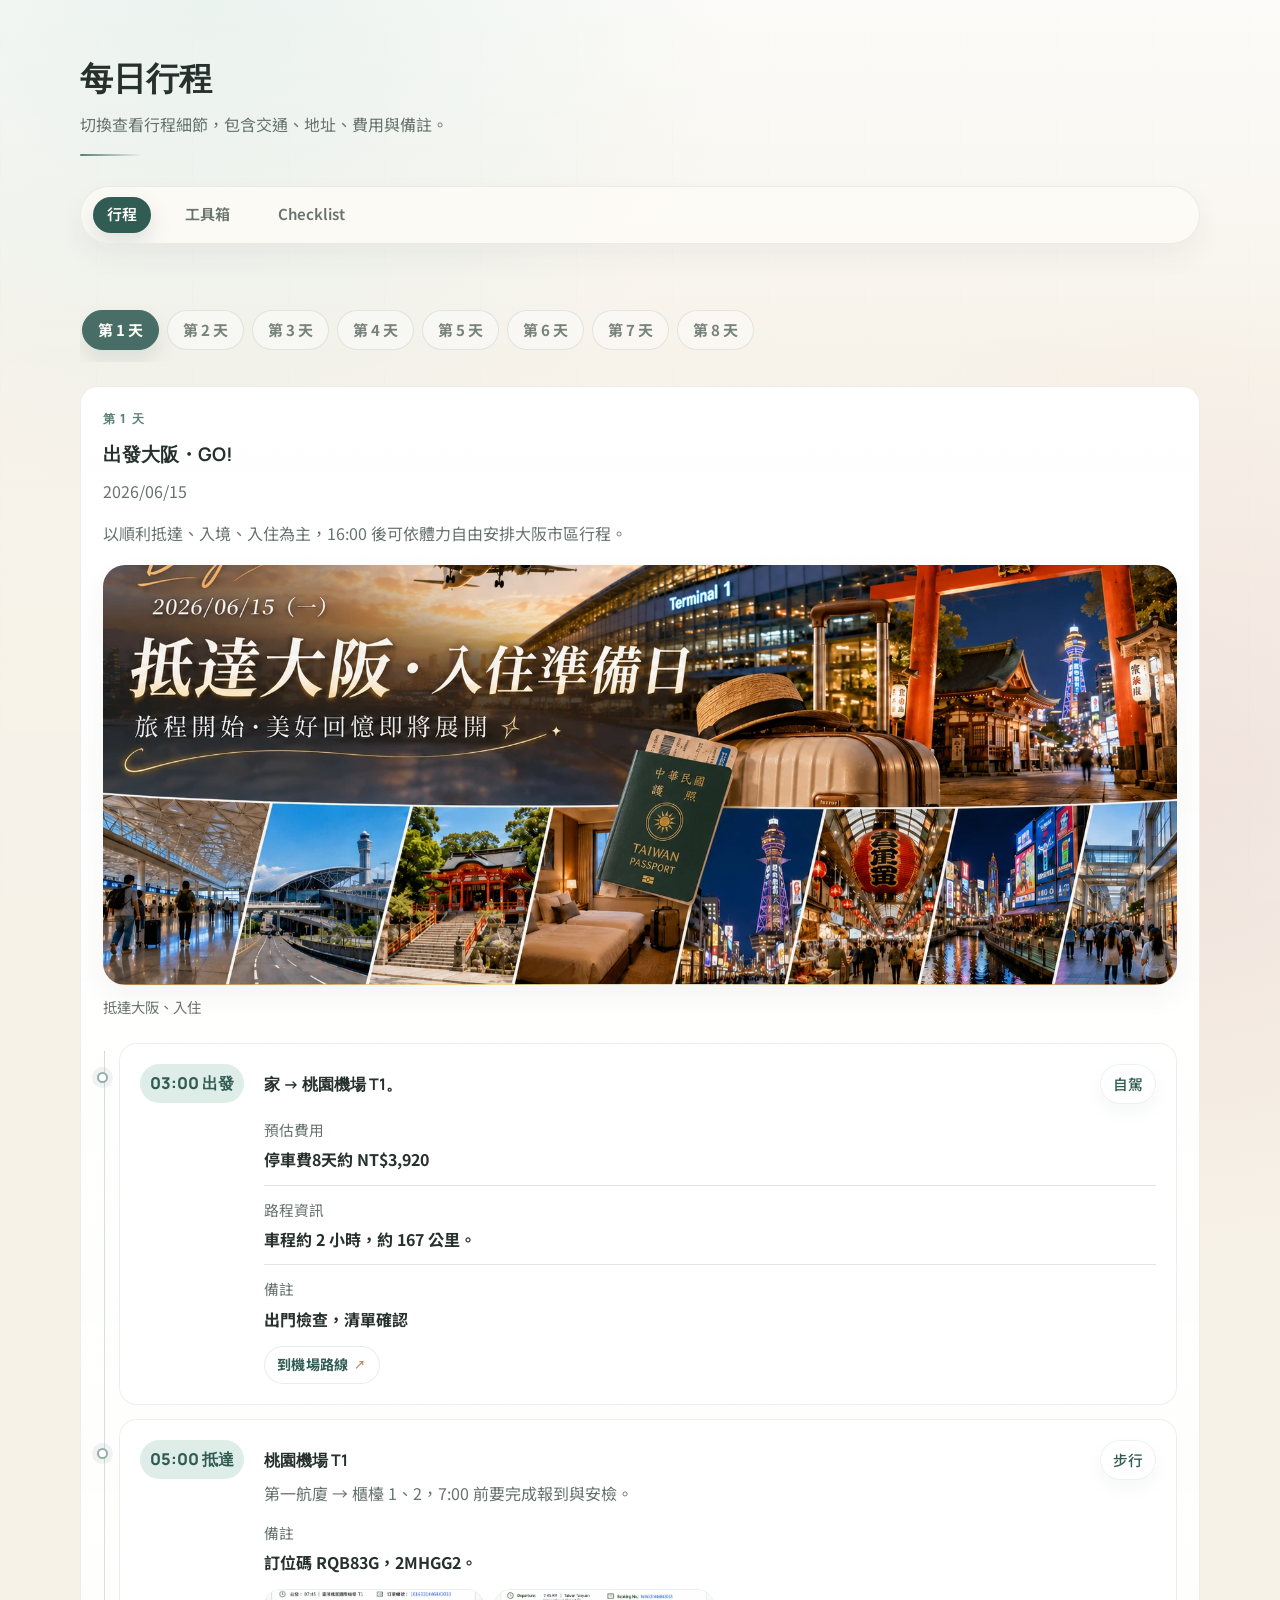
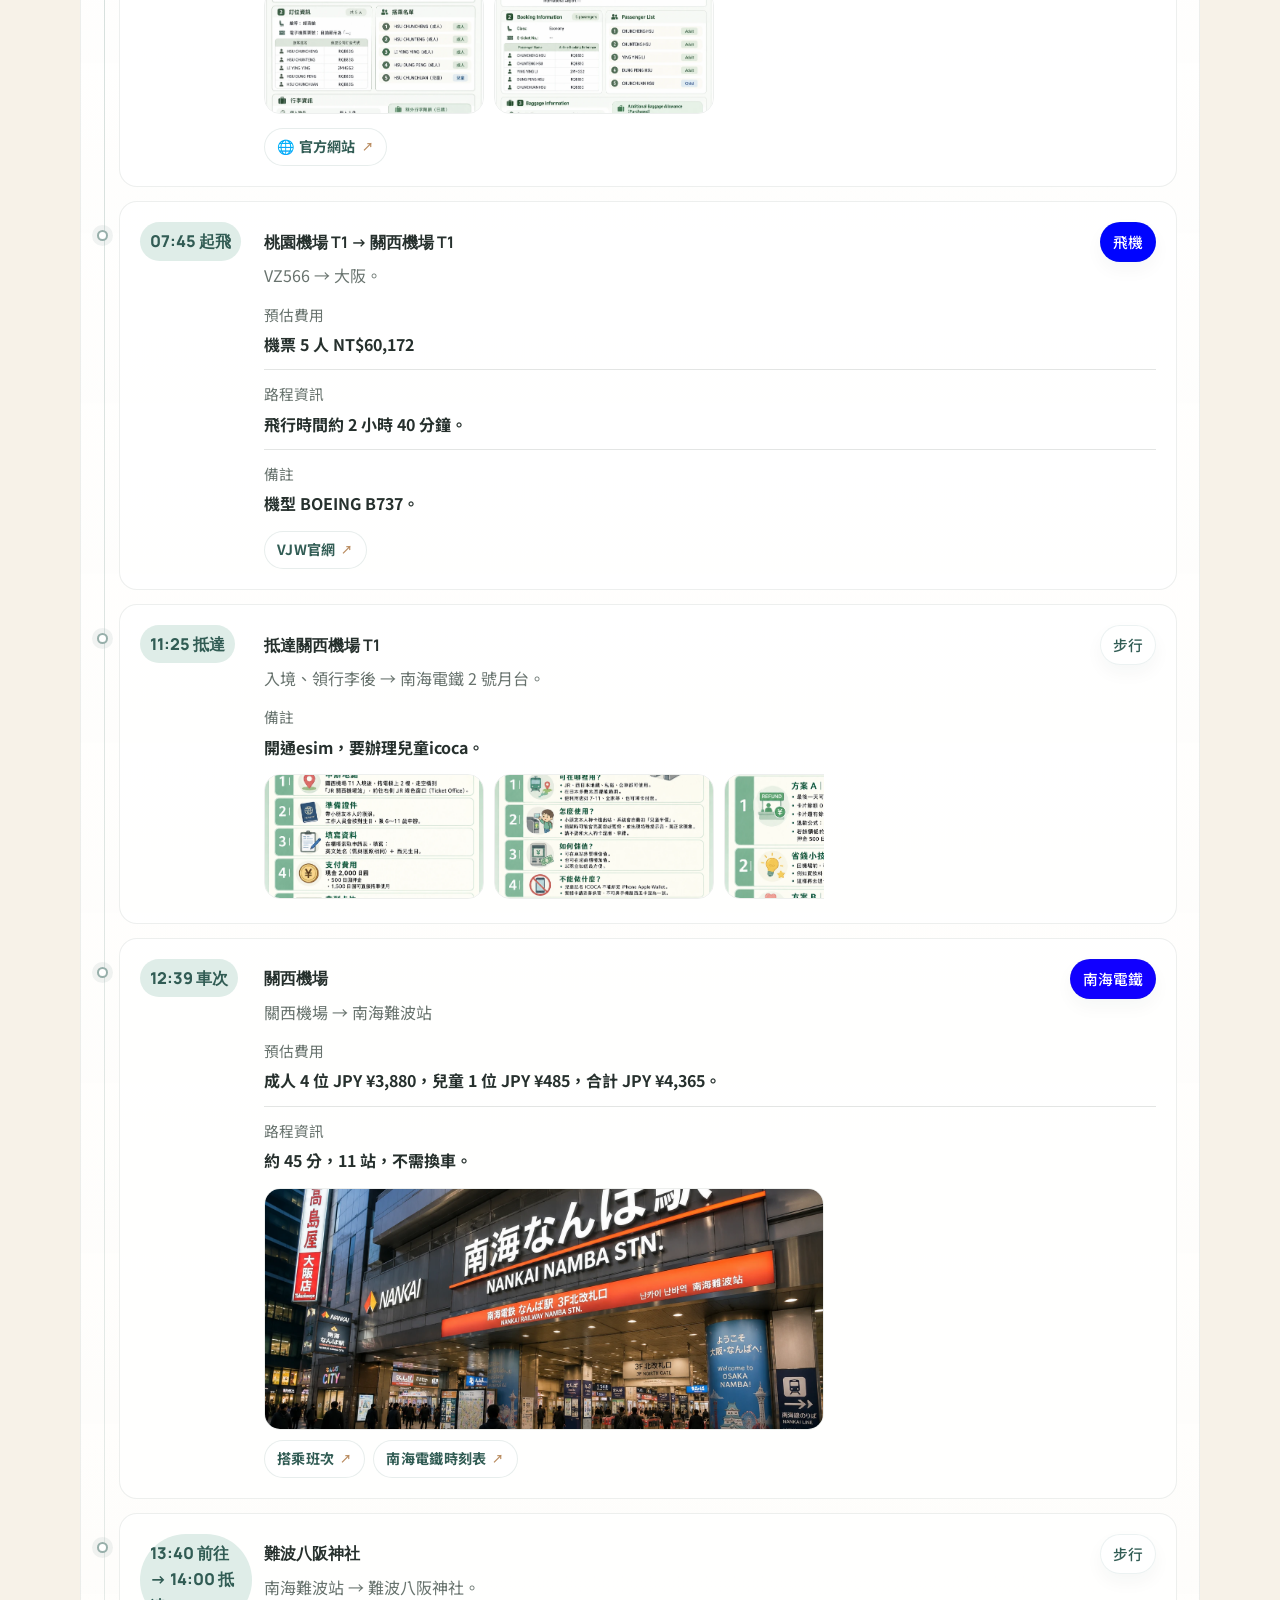
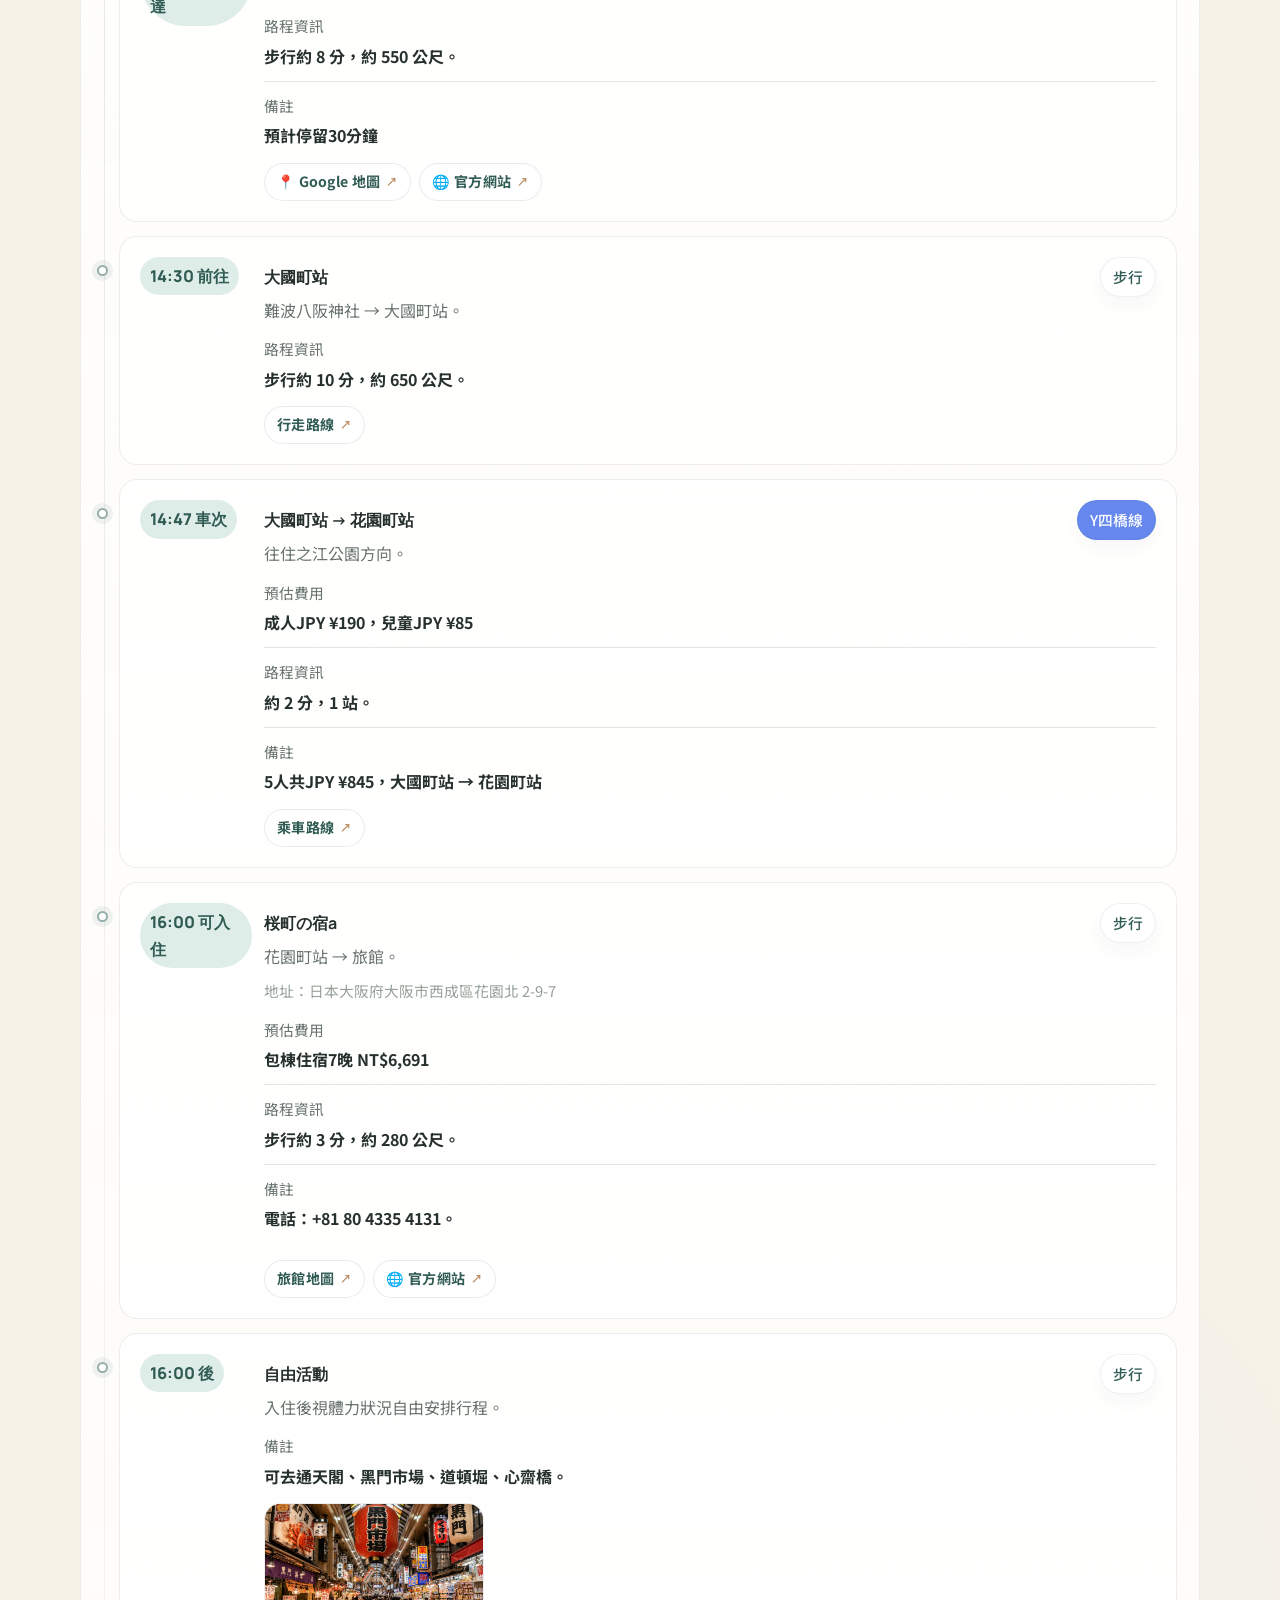
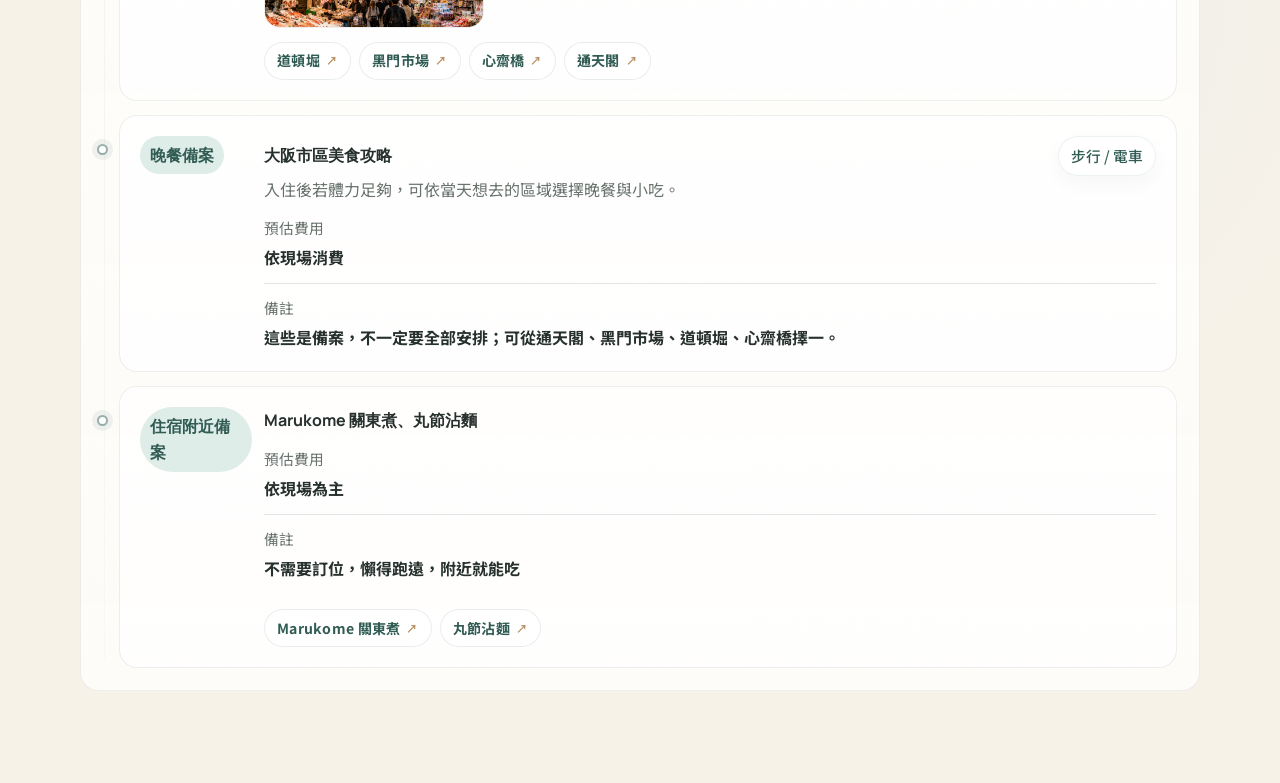
==== index.html @ 487bf583 "Add files via upload" ====
<!DOCTYPE html>
<html lang="zh-Hant">
  <head>
    <meta charset="UTF-8" />
    <meta name="viewport" content="width=device-width, initial-scale=1.0" />
    <title>行程 | 京阪奈家庭自由行攻略</title>
    <meta
      name="description"
      content="2026 京阪奈家庭自由行每日行程，包含大阪、京都、奈良、嵐山、USJ、交通、住宿與旅行工具。"
    />
    <link rel="preconnect" href="https://fonts.googleapis.com" />
    <link rel="preconnect" href="https://fonts.gstatic.com" crossorigin />
    <link
      href="https://fonts.googleapis.com/css2?family=Manrope:wght@400;500;700;800&family=Noto+Sans+TC:wght@400;500;700&display=swap"
      rel="stylesheet"
    />
    <link rel="stylesheet" href="style.css" />
  </head>
  <body data-page="itinerary">
    <div class="page-shell">
      <header class="page-header">
        <p class="eyebrow"></p>
        <h1>每日行程</h1>
        <p>切換查看行程細節，包含交通、地址、費用與備註。</p>
      </header>

      <nav class="section-nav site-nav" aria-label="頁面導覽">
        <a class="is-active" href="index.html">行程</a>
        <a href="resources.html">工具箱</a>
        <a href="notes.html">Checklist</a>
      </nav>

      <main id="app">
        <section class="content-section content-section--first" id="itinerary">
          <div
            class="day-tabs"
            id="day-tabs"
            role="tablist"
            aria-label="每日行程切換"
          >
            <!-- 由 JavaScript 根據天數自動產生頁籤 -->
          </div>

          <div class="days" id="days-container">
            <!-- 由 JavaScript 根據 data/trip-data.js 動態產生 -->
          </div>

        </section>
      </main>
    </div>

    <div class="lightbox" id="reference-lightbox" hidden>
      <div class="lightbox__dialog" role="dialog" aria-modal="true" aria-labelledby="lightbox-title">
        <button class="lightbox__close" type="button" data-lightbox-close>關閉</button>
        <div class="lightbox__media">
          <img id="lightbox-image" src="" alt="" />
          <div class="lightbox__fallback" id="lightbox-fallback" hidden>
          </div>
        </div>
        <div class="lightbox__caption">
          <h2 id="lightbox-title"></h2>
          <p id="lightbox-description"></p>
        </div>
      </div>
    </div>

    <script src="data/trip-meta.js"></script>
    <script src="data/days/day1.js"></script>
    <script src="data/days/day2.js"></script>
    <script src="data/days/day3.js"></script>
    <script src="data/days/day4.js"></script>
    <script src="data/days/day5.js"></script>
    <script src="data/days/day6.js"></script>
    <script src="data/days/day7.js"></script>
    <script src="data/days/day8.js"></script>
    <script src="data/trip-data.js"></script>
    <script src="app.js"></script>
  </body>
</html>
---- style.css ----
/* =========================
   THEME SETTINGS
   之後要換風格主要改這裡
========================= */
:root {
  --theme-bg: #f7f2e8;
  --theme-bg-soft: #fbfaf5;
  --theme-card: #ffffff;
  --theme-card-soft: #fdfbf6;
  --theme-card-tint: rgba(255, 255, 255, 0.74);
  --theme-text: #26302d;
  --theme-text-muted: #68736e;
  --theme-text-faint: #96a09a;
  --theme-accent: #587f76;
  --theme-accent-soft: #dfede8;
  --theme-accent-deep: #315c54;
  --theme-accent-ink: #203f3a;
  --theme-warm: #b98b5f;
  --theme-sakura: #ead4d2;
  --theme-sky: #dce8ec;
  --theme-line: rgba(80, 95, 90, 0.16);
  --theme-line-soft: rgba(80, 95, 90, 0.1);
  --theme-shadow: 0 18px 40px rgba(48, 55, 52, 0.08);
  --theme-shadow-soft: 0 12px 28px rgba(48, 55, 52, 0.055);
  --theme-shadow-hover: 0 20px 44px rgba(48, 55, 52, 0.1);
  --theme-radius-lg: 28px;
  --theme-radius-md: 18px;
  --theme-radius-sm: 14px;
  --theme-radius-pill: 999px;

  /* Sakura theme idea:
     --theme-bg: #fff7f8;
     --theme-accent: #d77a95;
     --theme-accent-deep: #ad5870;
     --theme-accent-soft: #f7e1e8;
  */

  --bg: var(--theme-bg);
  --bg-soft: var(--theme-bg-soft);
  --surface: var(--theme-card-tint);
  --surface-strong: var(--theme-card);
  --surface-tint: rgba(253, 251, 246, 0.86);
  --text: var(--theme-text);
  --text-soft: var(--theme-text-muted);
  --text-faint: var(--theme-text-faint);
  --line: var(--theme-line);
  --accent: var(--theme-accent);
  --accent-deep: var(--theme-accent-deep);
  --accent-ink: var(--theme-accent-ink);
  --accent-warm: var(--theme-warm);
  --accent-soft: rgba(88, 127, 118, 0.12);
  --shadow: var(--theme-shadow);
  --shadow-soft: var(--theme-shadow-soft);
  --shadow-hover: var(--theme-shadow-hover);
  --radius-lg: var(--theme-radius-lg);
  --radius-md: var(--theme-radius-md);
  --radius-sm: var(--theme-radius-sm);
  --container: 1120px;
  --safe-bottom: env(safe-area-inset-bottom, 0px);
  --mobile-nav-height: 72px;
}

*,
*::before,
*::after {
  box-sizing: border-box;
}

html {
  scroll-behavior: smooth;
}

body {
  position: relative;
  margin: 0;
  min-width: 320px;
  font-family: "Noto Sans TC", sans-serif;
  color: var(--text);
  background:
    radial-gradient(circle at 16% 0%, rgba(223, 237, 232, 0.7), transparent 34rem),
    radial-gradient(circle at 92% 14%, rgba(234, 212, 210, 0.55), transparent 30rem),
    radial-gradient(circle at 72% 86%, rgba(220, 232, 236, 0.48), transparent 28rem),
    linear-gradient(180deg, rgba(255, 255, 255, 0.72), transparent 360px),
    var(--bg);
  line-height: 1.65;
}

body::before {
  content: "";
  position: fixed;
  inset: 0;
  pointer-events: none;
  background:
    linear-gradient(rgba(255, 255, 255, 0.34), rgba(255, 255, 255, 0.14)),
    repeating-linear-gradient(
      90deg,
      rgba(49, 92, 84, 0.018) 0,
      rgba(49, 92, 84, 0.018) 1px,
      transparent 1px,
      transparent 96px
    ),
    repeating-linear-gradient(
      0deg,
      rgba(185, 139, 95, 0.018) 0,
      rgba(185, 139, 95, 0.018) 1px,
      transparent 1px,
      transparent 88px
    );
  opacity: 0.42;
}

a {
  color: inherit;
  text-decoration: none;
}

img {
  max-width: 100%;
}

.page-shell {
  width: min(calc(100% - 32px), var(--container));
  margin: 0 auto;
  padding: 22px 0 calc(132px + var(--safe-bottom));
}

.hero,
.panel,
.section-nav {
  backdrop-filter: none;
  -webkit-backdrop-filter: none;
}

.hero {
  position: relative;
  display: grid;
  gap: 26px;
  min-height: 0;
  padding: 0;
  overflow: hidden;
  align-content: start;
  color: var(--text);
  background: transparent;
  border: 0;
  border-radius: 0;
  box-shadow: none;
  isolation: auto;
}

.hero::before {
  content: none;
}

.hero::after {
  content: "";
  position: absolute;
  inset: 0 0 auto;
  height: 390px;
  pointer-events: none;
  z-index: 1;
  background:
    linear-gradient(180deg, rgba(21, 32, 34, 0.08), rgba(21, 32, 34, 0.18) 52%, rgba(21, 32, 34, 0.38)),
    linear-gradient(90deg, rgba(21, 32, 34, 0.28), transparent 58%);
}

.hero__media {
  position: relative;
  z-index: 0;
  margin: 0;
  overflow: hidden;
  min-height: 390px;
  border-radius: 22px;
  background:
    linear-gradient(135deg, rgba(247, 244, 237, 0.25), rgba(111, 142, 131, 0.2)),
    url("assets/images/cover.webp") center / cover no-repeat;
  box-shadow: 0 16px 42px rgba(36, 43, 43, 0.08);
  transform: none;
}

.hero__content,
.hero__card {
  position: relative;
  z-index: 2;
}

.eyebrow,
.day-card__label,
.link-card__category,
.hero__card-label {
  margin: 0 0 10px;
  font-family: "Manrope", sans-serif;
  font-size: 0.78rem;
  font-weight: 800;
  letter-spacing: 0.1em;
  text-transform: uppercase;
  color: var(--accent);
}

.hero .eyebrow,
.hero__card-label {
  color: var(--accent);
}

.hero h1,
.section-heading h2,
.day-card h3,
.panel h3,
.timeline-item h4,
.link-card h3 {
  margin: 0;
  font-family: "Manrope", sans-serif;
  letter-spacing: 0;
}

.hero h1 {
  max-width: 15ch;
  font-size: 2.25rem;
  line-height: 1.16;
  font-weight: 700;
  text-wrap: balance;
}

.hero__subtitle,
.day-card__intro,
.timeline-item__activity,
.link-card p,
.hero-summary__lead,
.hero__caption,
.timeline-item__address {
  margin: 0;
  color: var(--text-soft);
}

.hero__subtitle {
  max-width: 34rem;
  margin-top: 14px;
  color: var(--text-soft);
  font-size: 1.02rem;
  line-height: 1.9;
}

.hero__meta,
.hero__actions,
.timeline-item__actions {
  display: flex;
  flex-wrap: wrap;
  gap: 10px;
}

.hero__meta {
  margin-top: 22px;
}

.hero__actions {
  margin-top: 22px;
}

.meta-chip,
.transport-chip {
  display: inline-flex;
  align-items: center;
  gap: 6px;
  padding: 7px 12px;
  border-radius: 999px;
  background: rgba(255, 255, 255, 0.68);
  color: var(--accent-deep);
  font-size: 0.92rem;
  font-weight: 500;
  border: 1px solid rgba(17, 94, 89, 0.08);
  box-shadow: 0 8px 18px rgba(31, 41, 51, 0.04);
}

.hero .meta-chip {
  background: rgba(255, 255, 255, 0.52);
  color: var(--accent-deep);
  border-color: rgba(85, 127, 118, 0.16);
  box-shadow: none;
}

.hero__card {
  max-width: none;
  padding: 18px 0 0;
  background: transparent;
  border: 0;
  border-top: 1px solid var(--line);
  border-radius: 0;
  box-shadow: none;
}

.hero-summary__lead {
  margin-bottom: 16px;
  color: var(--text-soft);
  font-size: 0.98rem;
}

.hero-summary__list,
.bullet-list {
  margin: 0;
  padding-left: 18px;
  color: var(--text-soft);
}

.hero-summary__list {
  display: grid;
  gap: 8px;
  color: var(--text-soft);
}

.section-nav {
  position: fixed;
  right: 16px;
  bottom: 0;
  left: 16px;
  z-index: 30;
  display: flex;
  justify-content: space-between;
  gap: 4px;
  overflow: visible;
  margin: 0;
  padding: 8px 8px calc(8px + var(--safe-bottom));
  background: rgba(253, 251, 246, 0.94);
  border: 1px solid var(--theme-line-soft);
  border-radius: 999px;
  box-shadow: var(--theme-shadow-soft);
}

.section-nav a {
  flex: 1 1 0;
  display: inline-flex;
  align-items: center;
  justify-content: center;
  min-height: 40px;
  padding: 0 8px;
  border-radius: 999px;
  color: var(--text-soft);
  font-size: 0.82rem;
  font-weight: 700;
  white-space: nowrap;
  transition: background-color 0.24s ease, color 0.24s ease, transform 0.24s ease;
}

.section-nav a:hover,
.section-nav a:focus-visible {
  background: var(--theme-accent-soft);
  color: var(--accent-deep);
  transform: none;
  outline: none;
}

.section-nav a.is-active {
  background: var(--accent-deep);
  color: #fffefa;
  box-shadow: 0 10px 22px rgba(49, 92, 84, 0.16);
}

.section-nav a.is-active:hover,
.section-nav a.is-active:focus-visible {
  background: var(--accent-ink);
  color: #fffefa;
}

.page-header {
  position: relative;
}

.page-header::after {
  content: "";
  width: 62px;
  height: 2px;
  margin-top: 2px;
  border-radius: var(--theme-radius-pill);
  background: linear-gradient(90deg, var(--accent), transparent);
}

.section-heading .eyebrow,
.page-header .eyebrow {
  color: var(--accent-ink);
}

.page-header {
  display: grid;
  gap: 12px;
  max-width: 680px;
  padding-top: 16px;
}

.page-header h1 {
  margin: 0;
  font-family: "Manrope", sans-serif;
  font-size: 2.05rem;
  line-height: 1.22;
  font-weight: 700;
}

.page-header p {
  margin: 0;
  color: var(--text-soft);
  line-height: 1.85;
}

.content-section {
  margin-top: 88px;
}

.content-section--first {
  margin-top: 0;
}

.section-heading {
  display: grid;
  gap: 8px;
  margin-bottom: 28px;
}

.section-heading h2 {
  font-size: 1.58rem;
  line-height: 1.22;
  font-weight: 700;
}

.section-heading::after {
  content: none;
}

.overview-grid,
.notes-grid,
.links-grid {
  display: grid;
  gap: 16px;
}

.overview-grid {
  position: relative;
  gap: 32px;
  overflow: visible;
  padding: 0;
  border: 0;
}

.overview-grid::before {
  content: none;
}

.overview-panel {
  position: relative;
  padding: 0;
}

.overview-panel h3 {
  margin: 0 0 20px;
  font-family: "Noto Sans TC", sans-serif;
  font-size: 1rem;
  font-weight: 800;
  letter-spacing: 0.02em;
  color: var(--accent-ink);
}

.overview-panel--facts {
  border-bottom: 0;
}

.overview-panel--highlights {
  padding: 24px;
  background: rgba(255, 255, 255, 0.48);
  border: 1px solid rgba(34, 43, 45, 0.08);
  border-radius: var(--radius-lg);
}

.panel {
  padding: 22px;
  background: rgba(255, 255, 255, 0.76);
  border: 1px solid var(--theme-line-soft);
  border-radius: var(--radius-md);
  box-shadow: 0 1px 0 rgba(255, 255, 255, 0.75) inset;
  transition: transform 0.28s ease, box-shadow 0.28s ease, border-color 0.28s ease;
}

.panel:hover {
  transform: translateY(-2px);
  box-shadow: var(--shadow-soft);
  border-color: rgba(88, 127, 118, 0.18);
}

.overview-list,
.timeline-item__details {
  margin: 18px 0 0;
}

.overview-list {
  display: grid;
  gap: 14px;
  margin: 0;
}

.overview-item,
.timeline-item__details > div {
  padding: 12px 0;
  border-bottom: 1px solid var(--line);
}

.overview-item {
  display: grid;
  gap: 6px;
  padding: 0 0 15px;
  border-bottom: 1px solid rgba(34, 43, 45, 0.1);
}

.overview-item:first-child,
.timeline-item__details > div:first-child {
  padding-top: 0;
}

.overview-item:last-child,
.timeline-item__details > div:last-child {
  padding-bottom: 0;
  border-bottom: 0;
}

.overview-item dt,
.timeline-item__details dt {
  margin-bottom: 4px;
  color: var(--text-soft);
  font-size: 0.92rem;
}

.overview-item dt {
  color: var(--text-faint);
  font-family: "Manrope", sans-serif;
  font-size: 0.74rem;
  font-weight: 800;
  letter-spacing: 0.08em;
  text-transform: uppercase;
}

.overview-item dd,
.timeline-item__details dd {
  margin: 0;
  font-weight: 700;
}

.overview-item dd {
  font-size: 1rem;
  line-height: 1.75;
  font-weight: 500;
}

.overview-panel--highlights .bullet-list {
  display: grid;
  gap: 16px;
  padding-left: 0;
  list-style: none;
}

.overview-panel--highlights .bullet-list li {
  position: relative;
  padding: 0 0 0 24px;
  color: var(--text);
  font-size: 0.98rem;
  line-height: 1.85;
  border-bottom: 0;
}

.overview-panel--highlights .bullet-list li:last-child {
  padding-bottom: 0;
  border-bottom: 0;
}

.overview-panel--highlights .bullet-list li::before {
  content: "•";
  position: absolute;
  top: 0;
  left: 0;
  width: auto;
  height: auto;
  color: var(--accent-warm);
  background: transparent;
}

.page-entry-grid,
.reference-grid {
  display: grid;
  gap: 14px;
}

.page-entry-card {
  position: relative;
  display: grid;
  gap: 12px;
  color: inherit;
  padding: 24px 0;
  background: transparent;
  border: 0;
  border-top: 1px solid var(--line);
  border-radius: 0;
  box-shadow: none;
}

.page-entry-card span {
  color: var(--accent-warm);
  font-family: "Manrope", sans-serif;
  font-size: 0.82rem;
  font-weight: 800;
}

.page-entry-card h3,
.reference-card h2 {
  margin: 0;
  font-family: "Manrope", sans-serif;
  letter-spacing: 0;
}

.page-entry-card p,
.reference-card p {
  margin: 0;
  color: var(--text-soft);
  line-height: 1.78;
}

.page-entry-card::after {
  content: "前往";
  color: var(--accent-deep);
  font-size: 0.92rem;
  font-weight: 700;
}

.reference-card {
  min-height: 0;
  padding: 18px;
  border: 1px solid var(--theme-line-soft);
  border-radius: var(--radius-lg);
  background: rgba(255, 255, 255, 0.72);
  box-shadow: 0 1px 0 rgba(255, 255, 255, 0.72) inset;
}

.reference-board {
  display: grid;
  gap: 18px;
}

.reference-card--wide {
  display: grid;
  gap: 18px;
}

.reference-thumb {
  min-height: 140px;
  overflow: hidden;
  border-radius: 18px;
  background:
    linear-gradient(135deg, rgba(88, 127, 118, 0.18), rgba(185, 139, 95, 0.13)),
    repeating-linear-gradient(
      135deg,
      rgba(255, 255, 255, 0.55) 0,
      rgba(255, 255, 255, 0.55) 1px,
      transparent 1px,
      transparent 14px
    );
  border: 1px solid rgba(80, 95, 90, 0.12);
}

.days {
  display: grid;
  gap: 22px;
}

.day-tabs {
  display: flex;
  gap: 8px;
  overflow-x: auto;
  margin-bottom: 24px;
  padding: 4px 2px 12px;
  scrollbar-width: none;
}

.day-tabs::-webkit-scrollbar {
  display: none;
}

.day-tab {
  flex: 0 0 auto;
  min-height: 40px;
  padding: 0 15px;
  border: 1px solid rgba(88, 127, 118, 0.18);
  border-radius: 999px;
  background: rgba(255, 255, 255, 0.42);
  color: var(--text-soft);
  font-family: "Noto Sans TC", sans-serif;
  font-size: 0.94rem;
  font-weight: 700;
  box-shadow: none;
  transition:
    transform 0.22s ease,
    background-color 0.22s ease,
    color 0.22s ease,
    border-color 0.22s ease,
    box-shadow 0.22s ease;
  cursor: pointer;
}

.day-tab:hover,
.day-tab:focus-visible {
  transform: translateY(-1px);
  background: rgba(255, 255, 255, 0.86);
  color: var(--accent-deep);
  border-color: rgba(88, 127, 118, 0.3);
  box-shadow: var(--shadow-soft);
  outline: none;
}

.day-tab--active {
  background: var(--accent-deep);
  color: #fffefa;
  border-color: var(--accent-deep);
  box-shadow: 0 10px 20px rgba(49, 92, 84, 0.14);
}

.day-tab--active:hover,
.day-tab--active:focus-visible {
  color: #fffefa;
  background: var(--accent-ink);
}

.day-card__header {
  display: flex;
  justify-content: space-between;
  gap: 16px;
  align-items: flex-start;
}

.day-card__date,
.day-card__theme {
  margin: 8px 0 0;
  color: var(--text-soft);
}

.day-card {
  position: relative;
  overflow: hidden;
  background:
    linear-gradient(180deg, rgba(255, 255, 255, 0.86), rgba(253, 251, 246, 0.74)),
    var(--theme-card);
}

.day-card::before {
  content: none;
}

.day-card__theme {
  padding: 8px 12px;
  border-radius: 999px;
  background: var(--theme-accent-soft);
  color: var(--accent-deep);
  border: 1px solid rgba(88, 127, 118, 0.12);
  white-space: nowrap;
}

.day-card__intro {
  margin-top: 16px;
  max-width: 60ch;
}

.day-card__visual {
  margin-top: 18px;
}

.day-visual-card {
  display: grid;
  gap: 10px;
  margin: 0;
}

.day-visual-card[hidden],
.spot-preview[hidden],
.timeline-item__extra[hidden],
.day-card__visual[hidden] {
  display: none;
}

.day-visual-card__button,
.spot-preview__button {
  appearance: none;
  display: block;
  width: 100%;
  padding: 0;
  overflow: hidden;
  border: 0;
  background: transparent;
  cursor: pointer;
}

.day-visual-card__button {
  border-radius: 22px;
  box-shadow: var(--theme-shadow-soft);
}

.day-visual-card img {
  display: block;
  width: 100%;
  max-height: 360px;
  object-fit: cover;
  background: var(--bg-soft);
}

.day-visual-card figcaption {
  color: var(--text-soft);
  font-size: 0.9rem;
}

.back-to-top {
  position: fixed;
  right: 18px;
  bottom: calc(var(--mobile-nav-height) + var(--safe-bottom) + 18px);
  z-index: 28;
  display: inline-flex;
  align-items: center;
  justify-content: center;
  width: 44px;
  height: 44px;
  border: 1px solid rgba(36, 43, 43, 0.14);
  border-radius: 999px;
  background: rgba(255, 253, 248, 0.92);
  color: var(--accent-deep);
  font-family: "Manrope", sans-serif;
  font-size: 1.05rem;
  font-weight: 800;
  box-shadow: 0 12px 28px rgba(34, 43, 45, 0.12);
  cursor: pointer;
  opacity: 0;
  pointer-events: none;
  transform: translateY(10px);
  transition: opacity 180ms ease, transform 180ms ease;
}

.back-to-top.is-visible {
  opacity: 1;
  pointer-events: auto;
  transform: translateY(0);
}

.back-to-top:hover,
.back-to-top:focus-visible {
  background: var(--surface-strong);
  outline: none;
}

.day-card__subtotal {
  display: flex;
  justify-content: space-between;
  gap: 12px;
  align-items: center;
  margin-top: 24px;
  padding: 16px 18px 0 0;
  border-top: 1px solid var(--line);
  color: var(--text-soft);
}

.day-card__subtotal strong {
  font-family: "Manrope", sans-serif;
  font-size: 1.08rem;
  color: var(--accent-deep);
}

.day-card__timeline {
  position: relative;
  display: grid;
  gap: 14px;
  margin-top: 24px;
  padding-left: 16px;
}

.day-card__timeline::before {
  content: "";
  position: absolute;
  top: 8px;
  bottom: 8px;
  left: 1px;
  width: 1px;
  background: linear-gradient(180deg, rgba(88, 127, 118, 0.26), rgba(88, 127, 118, 0.03));
}

.timeline-item {
  position: relative;
  display: grid;
  gap: 12px;
  padding: 18px 16px;
  border: 1px solid rgba(80, 95, 90, 0.1);
  border-radius: 18px;
  background: rgba(255, 255, 255, 0.72);
  box-shadow: 0 1px 0 rgba(255, 255, 255, 0.72) inset;
}

.timeline-item::before {
  content: "";
  position: absolute;
  top: 24px;
  left: -22px;
  width: 11px;
  height: 11px;
  border-radius: 50%;
  background: var(--surface-strong);
  border: 2px solid rgba(88, 127, 118, 0.62);
  box-shadow: 0 0 0 5px rgba(88, 127, 118, 0.09);
}

.timeline-item__time {
  display: inline-flex;
  width: fit-content;
  padding: 6px 10px;
  border-radius: 999px;
  background: var(--theme-accent-soft);
  font-family: "Manrope", sans-serif;
  font-size: 1.02rem;
  font-weight: 800;
  color: var(--accent-deep);
}

.timeline-item__title-row {
  display: flex;
  flex-wrap: wrap;
  justify-content: space-between;
  gap: 10px;
  align-items: center;
}

.timeline-item__details {
  display: grid;
  gap: 0;
  margin-top: 14px;
}

.timeline-item__address {
  margin-top: 10px;
  font-size: 0.92rem;
  color: var(--text-faint);
}

.timeline-item__actions {
  margin-top: 16px;
}

.timeline-item__extra {
  display: grid;
  gap: 10px;
  margin-top: 14px;
}

.restaurant-info {
  display: grid;
  gap: 6px;
  padding: 12px 14px;
  border: 1px solid var(--theme-line-soft);
  border-radius: 12px;
  background: rgba(255, 255, 255, 0.58);
  box-shadow: 0 1px 0 rgba(255, 255, 255, 0.72) inset;
}

.restaurant-info__label {
  display: inline-flex;
  align-items: center;
  gap: 6px;
  width: fit-content;
  font-size: 0.78rem;
  font-weight: 800;
  color: var(--accent-deep);
}

.restaurant-info__icon {
  font-size: 0.92rem;
  line-height: 1;
}

.restaurant-info__name {
  font-weight: 800;
  color: var(--text);
}

.restaurant-info__note {
  font-size: 0.92rem;
  color: var(--text-faint);
}

.restaurant-info .schedule-links {
  margin-top: 2px;
}

.spot-preview {
  margin: 0;
}

.spot-preview-strip {
  display: flex;
  gap: 10px;
  overflow-x: auto;
  padding-bottom: 4px;
  scroll-snap-type: x proximity;
}

.spot-preview-strip .spot-preview {
  flex: 0 0 min(82%, 280px);
  scroll-snap-align: start;
}

.spot-preview__button {
  border-radius: 16px;
  border: 1px solid var(--theme-line-soft);
  box-shadow: 0 1px 0 rgba(255, 255, 255, 0.72) inset;
}

.spot-preview img {
  display: block;
  width: 100%;
  aspect-ratio: 16 / 9;
  max-height: 220px;
  object-fit: cover;
  background: var(--bg-soft);
}

.schedule-links {
  display: flex;
  flex-wrap: wrap;
  gap: 8px;
}

.button-link {
  display: inline-flex;
  align-items: center;
  justify-content: center;
  min-height: 40px;
  padding: 0 16px;
  border-radius: 999px;
  background: var(--accent-deep);
  color: #ffffff;
  font-size: 0.94rem;
  font-weight: 700;
  box-shadow: none;
  transition:
    transform 0.22s ease,
    background-color 0.22s ease,
    box-shadow 0.22s ease,
    border-color 0.22s ease;
}

.link-chip {
  min-height: 38px;
  padding: 0 12px;
  border: 1px solid rgba(88, 127, 118, 0.14);
  border-radius: var(--theme-radius-pill);
  background: rgba(255, 255, 255, 0.62);
  color: var(--accent-deep);
  box-shadow: 0 1px 0 rgba(255, 255, 255, 0.72) inset;
}

.link-chip:hover,
.link-chip:focus-visible {
  background: var(--theme-accent-soft);
  border-color: rgba(88, 127, 118, 0.28);
}

.hero .button-link {
  min-height: 40px;
  padding-inline: 16px;
  background: var(--accent-deep);
  color: #fffefa;
  border: 1px solid var(--accent-deep);
  box-shadow: none;
}

.hero .button-link:hover,
.hero .button-link:focus-visible {
  background: var(--accent-ink);
  color: #fffefa;
  box-shadow: none;
}

.hero .button-link--muted {
  background: transparent;
  color: var(--accent-deep);
  border-color: rgba(85, 127, 118, 0.28);
}

.hero .button-link--muted:hover,
.hero .button-link--muted:focus-visible {
  background: rgba(85, 127, 118, 0.08);
  color: var(--accent-deep);
}

.button-link:hover,
.button-link:focus-visible {
  transform: translateY(-1px);
  background: var(--accent-ink);
  box-shadow: none;
  outline: none;
}

.button-link--muted {
  background: rgba(255, 255, 255, 0.6);
  color: var(--accent-deep);
  border: 1px solid rgba(17, 94, 89, 0.14);
  box-shadow: none;
}

.button-link--muted:hover,
.button-link--muted:focus-visible {
  background: rgba(17, 94, 89, 0.08);
  box-shadow: none;
}

.notes-grid .panel,
.links-grid .panel {
  height: 100%;
}

.notes-grid {
  gap: 20px;
}

.note-card {
  padding: 24px;
  background: rgba(255, 255, 255, 0.46);
  border: 1px solid rgba(34, 43, 45, 0.08);
  box-shadow: none;
}

.note-card h3 {
  margin-bottom: 18px;
  font-size: 1.1rem;
}

.note-focus-list,
.note-card .bullet-list {
  display: grid;
  gap: 10px;
  padding-left: 0;
  list-style: none;
}

.note-focus-list {
  margin: 0 0 22px;
}

.note-focus-list li {
  padding: 12px 14px;
  border-radius: 12px;
  background: rgba(255, 253, 248, 0.76);
  color: var(--accent-ink);
  line-height: 1.65;
}

.note-detail-block {
  padding-top: 18px;
  border-top: 1px solid var(--line);
}

.note-detail-block > p {
  margin: 0 0 12px;
  color: var(--text-faint);
  font-size: 0.86rem;
  font-weight: 700;
}

.note-card .bullet-list li {
  position: relative;
  padding-left: 22px;
  color: var(--text-soft);
  font-size: 0.95rem;
  line-height: 1.72;
}

.note-card .bullet-list li::before {
  content: "";
  position: absolute;
  top: 0.75em;
  left: 0;
  width: 7px;
  height: 7px;
  border: 1px solid var(--accent);
  border-radius: 50%;
  background: rgba(85, 127, 118, 0.08);
}

.checklist-summary {
  display: flex;
  flex-wrap: wrap;
  justify-content: space-between;
  gap: 10px;
  align-items: center;
  margin-bottom: 18px;
  padding: 18px 20px;
  background: rgba(255, 255, 255, 0.68);
  border: 1px solid var(--theme-line-soft);
  border-radius: 18px;
}

.checklist-summary__label {
  margin: 0;
  color: var(--text-soft);
  font-size: 0.9rem;
  font-weight: 700;
}

.checklist-summary strong {
  color: var(--accent-ink);
  font-family: "Manrope", sans-serif;
  font-size: 1.08rem;
}

.checklist-grid {
  display: grid;
  gap: 18px;
}

.checklist-card {
  display: grid;
  gap: 18px;
  padding: 20px;
  background: rgba(255, 255, 255, 0.74);
  border: 1px solid var(--theme-line-soft);
  box-shadow: 0 1px 0 rgba(255, 255, 255, 0.72) inset;
}

.checklist-card__header {
  display: flex;
  justify-content: space-between;
  gap: 14px;
  align-items: flex-start;
  padding-bottom: 14px;
  border-bottom: 1px solid var(--line);
}

.checklist-card h2 {
  margin: 0;
  font-family: "Manrope", sans-serif;
  font-size: 1.15rem;
  line-height: 1.35;
}

.checklist-card__header p {
  margin: 5px 0 0;
  color: var(--text-soft);
  font-size: 0.88rem;
  font-weight: 700;
}

.checklist-clear {
  appearance: none;
  flex: 0 0 auto;
  min-height: 34px;
  padding: 0 12px;
  border: 1px solid rgba(88, 127, 118, 0.16);
  border-radius: 999px;
  background: rgba(255, 253, 248, 0.7);
  color: var(--accent-deep);
  font: inherit;
  font-size: 0.84rem;
  font-weight: 700;
  cursor: pointer;
}

.checklist-clear:hover,
.checklist-clear:focus-visible {
  background: var(--theme-accent-soft);
  outline: none;
}

.checklist-items {
  display: grid;
  gap: 10px;
}

.checklist-item {
  display: grid;
  grid-template-columns: 26px minmax(0, 1fr);
  gap: 12px;
  align-items: center;
  min-height: 50px;
  padding: 12px 14px;
  border: 1px solid rgba(80, 95, 90, 0.1);
  border-radius: 16px;
  background: rgba(253, 251, 246, 0.78);
  color: var(--text);
  cursor: pointer;
  transition: background-color 0.18s ease, border-color 0.18s ease, color 0.18s ease;
}

.checklist-item input {
  position: absolute;
  inline-size: 1px;
  block-size: 1px;
  opacity: 0;
  pointer-events: none;
}

.checklist-item__box {
  display: inline-grid;
  place-items: center;
  width: 24px;
  height: 24px;
  border: 1.5px solid rgba(73, 108, 99, 0.38);
  border-radius: 50%;
  background: rgba(255, 255, 255, 0.78);
}

.checklist-item__box::after {
  content: "✓";
  color: #ffffff;
  font-size: 0.86rem;
  font-weight: 800;
  opacity: 0;
  transform: scale(0.7);
  transition: opacity 0.18s ease, transform 0.18s ease;
}

.checklist-item__text {
  line-height: 1.45;
}

.checklist-item.is-checked {
  background: rgba(223, 237, 232, 0.55);
  color: var(--text-soft);
}

.checklist-item.is-checked .checklist-item__box {
  border-color: var(--accent-deep);
  background: var(--accent-deep);
}

.checklist-item.is-checked .checklist-item__box::after {
  opacity: 1;
  transform: scale(1);
}

.checklist-item.is-checked .checklist-item__text {
  text-decoration: line-through;
  text-decoration-thickness: 1px;
  text-decoration-color: rgba(73, 108, 99, 0.45);
}

.checklist-item:has(input:focus-visible) {
  border-color: rgba(73, 108, 99, 0.38);
  box-shadow: 0 0 0 3px rgba(85, 127, 118, 0.12);
}

.links-grid {
  gap: 6px;
}

.link-card {
  position: relative;
  display: grid;
  gap: 8px;
  min-height: 100%;
  overflow: visible;
  padding: 16px 0;
  background: transparent;
  border: 0;
  border-bottom: 1px solid rgba(34, 43, 45, 0.1);
  border-radius: 0;
  box-shadow: none;
}

.link-card::before {
  content: none;
}

.link-card::after {
  content: none;
}

.link-card__top {
  display: flex;
  align-items: center;
  gap: 8px;
}

.link-card__icon {
  display: none;
}

.link-card__category {
  margin-bottom: 0;
  color: var(--accent-warm);
}

.link-card h3 {
  margin-top: 0;
  font-size: 1.08rem;
  line-height: 1.38;
}

.link-card p:not(.link-card__category) {
  max-width: 28rem;
  color: var(--text-soft);
  font-size: 0.94rem;
  line-height: 1.72;
}

.link-card .button-link {
  margin-top: auto;
  width: fit-content;
  min-height: auto;
  padding: 0;
  background: transparent;
  color: var(--accent-deep);
  border: 0;
  border-radius: 0;
  box-shadow: none;
  font-size: 0.9rem;
}

.link-card .button-link:hover,
.link-card .button-link:focus-visible {
  background: transparent;
  color: var(--accent-ink);
  box-shadow: none;
}

.quick-info-grid,
.toolbox-grid,
.emergency-grid {
  display: grid;
  gap: 12px;
}

.toolbox-card,
.emergency-card {
  display: grid;
  gap: 8px;
  min-height: 100%;
  padding: 16px;
  color: inherit;
  background: rgba(255, 255, 255, 0.72);
  border: 1px solid var(--theme-line-soft);
  border-radius: 18px;
  box-shadow: 0 1px 0 rgba(255, 255, 255, 0.72) inset;
}

.toolbox-card {
  text-decoration: none;
  transition:
    transform 0.18s ease,
    background-color 0.18s ease,
    border-color 0.18s ease;
}

.toolbox-card:hover,
.toolbox-card:focus-visible {
  color: inherit;
  background: rgba(253, 251, 246, 0.92);
  border-color: rgba(88, 127, 118, 0.24);
  outline: none;
  transform: translateY(-1px);
}

.toolbox-card--image {
  padding: 0;
  overflow: hidden;
}

.toolbox-card--image button {
  appearance: none;
  display: grid;
  gap: 7px;
  width: 100%;
  min-height: 118px;
  padding: 16px;
  color: inherit;
  background: transparent;
  border: 0;
  font: inherit;
  text-align: left;
  cursor: pointer;
}

.toolbox-card--image img,
.reference-thumb img {
  display: block;
  width: 100%;
  aspect-ratio: 16 / 10;
  object-fit: cover;
  border-radius: 14px;
  background: var(--bg-soft);
}

.toolbox-card__icon {
  line-height: 1;
  font-size: 1.3rem;
}

.toolbox-card strong,
.emergency-card strong {
  color: var(--text);
  font-size: 1rem;
  line-height: 1.42;
}

.toolbox-card small,
.emergency-card p:not(.eyebrow) {
  margin: 0;
  color: var(--text-soft);
  font-size: 0.9rem;
  line-height: 1.65;
}

.toolbox-card--link {
  border-left: 3px solid rgba(185, 139, 95, 0.38);
}

.toolbox-card--compact {
  grid-template-columns: auto minmax(0, 1fr);
  align-items: center;
  min-height: 58px;
}

.toolbox-card--compact strong {
  font-size: 0.96rem;
}

.emergency-card {
  background:
    linear-gradient(135deg, rgba(255, 255, 255, 0.82), rgba(253, 251, 246, 0.72)),
    var(--theme-card-soft);
}

.emergency-card a {
  color: var(--accent-deep);
}

.emergency-card .text-link {
  margin-top: 2px;
}

.day-tabs::-webkit-scrollbar {
  display: none;
}

.text-link {
  display: inline-flex;
  align-items: center;
  width: fit-content;
  min-height: 36px;
  padding: 0;
  color: var(--accent-deep);
  font: inherit;
  font-size: 0.9rem;
  font-weight: 700;
  letter-spacing: 0.02em;
  background: transparent;
  border: 0;
  border-radius: 0;
  cursor: pointer;
}

.text-link::after {
  content: "↗";
  margin-left: 6px;
  color: var(--accent-warm);
  font-size: 0.78rem;
}

.text-link:hover,
.text-link:focus-visible {
  color: var(--accent-ink);
  outline: none;
}

.timeline-item__actions {
  display: grid;
  gap: 8px;
  margin-top: 14px;
  padding-top: 12px;
  border-top: 1px solid rgba(34, 43, 45, 0.08);
}

.timeline-item__actions-label {
  color: var(--text-faint);
  font-size: 0.82rem;
  font-weight: 700;
  letter-spacing: 0.04em;
}

.timeline-item__links {
  display: flex;
  flex-wrap: wrap;
  gap: 8px;
}

.link-chip {
  min-height: 38px;
  padding: 0 12px;
  border: 1px solid rgba(88, 127, 118, 0.14);
  border-radius: var(--theme-radius-pill);
  background: rgba(255, 255, 255, 0.62);
  color: var(--accent-deep);
  font-size: 0.88rem;
  box-shadow: 0 1px 0 rgba(255, 255, 255, 0.72) inset;
}

.link-chip::after {
  font-size: 0.72rem;
}

.link-chip:hover,
.link-chip:focus-visible {
  background: var(--theme-accent-soft);
  border-color: rgba(88, 127, 118, 0.28);
}

.reference-card {
  display: grid;
  gap: 13px;
}

.reference-card .text-link {
  margin-top: 2px;
}

.reference-thumb {
  appearance: none;
  display: grid;
  place-items: center;
  width: 100%;
  padding: 0;
  color: var(--accent-deep);
  font: inherit;
  cursor: pointer;
  transition:
    border-color 180ms ease,
    background 180ms ease,
    transform 180ms ease;
}

.reference-thumb span {
  display: inline-flex;
  align-items: center;
  min-height: 34px;
  padding: 0 12px;
  border-radius: 999px;
  background: rgba(255, 253, 248, 0.72);
  color: var(--accent-deep);
  font-size: 0.86rem;
  font-weight: 700;
}

.reference-thumb:hover,
.reference-thumb:focus-visible {
  border-color: rgba(73, 108, 99, 0.28);
  background:
    linear-gradient(135deg, rgba(111, 142, 131, 0.24), rgba(183, 141, 92, 0.2)),
    repeating-linear-gradient(
      135deg,
      rgba(255, 255, 255, 0.58) 0,
      rgba(255, 255, 255, 0.58) 1px,
      transparent 1px,
      transparent 14px
    );
  outline: none;
  transform: translateY(-1px);
}

.tool-directory {
  display: grid;
  gap: 34px;
}

.tool-directory h3 {
  margin: 0 0 14px;
  font-family: "Manrope", sans-serif;
  font-size: 1.16rem;
}

.links-grid--primary {
  display: grid;
  gap: 14px;
}

.links-list {
  display: grid;
  gap: 0;
  border-top: 1px solid rgba(34, 43, 45, 0.1);
}

.link-row {
  display: grid;
  gap: 5px;
  padding: 14px 0;
  border-bottom: 1px solid rgba(34, 43, 45, 0.1);
}

.link-row h3 {
  margin: 0;
  font-family: "Manrope", sans-serif;
  font-size: 1rem;
  line-height: 1.4;
}

.link-row p:not(.link-card__category) {
  margin: 0;
  color: var(--text-soft);
  font-size: 0.9rem;
  line-height: 1.65;
}

.link-row .button-link {
  width: fit-content;
  min-height: auto;
  margin-top: 2px;
  padding: 0;
  color: var(--accent-deep);
  background: transparent;
  border: 0;
  box-shadow: none;
}

.lightbox[hidden] {
  display: none;
}

.lightbox {
  position: fixed;
  inset: 0;
  z-index: 40;
  display: grid;
  place-items: center;
  padding: 20px;
  background: rgba(31, 37, 36, 0.56);
}

.lightbox__dialog {
  position: relative;
  display: grid;
  gap: 16px;
  width: min(920px, 100%);
  max-height: min(86vh, 820px);
  overflow: auto;
  padding: 16px;
  border-radius: 22px;
  background: var(--surface-strong);
  box-shadow: 0 24px 70px rgba(20, 26, 26, 0.22);
}

.lightbox__close {
  justify-self: end;
  min-height: 38px;
  padding: 0 14px;
  border: 1px solid rgba(34, 43, 45, 0.12);
  border-radius: 999px;
  background: rgba(255, 255, 255, 0.72);
  color: var(--accent-deep);
  font: inherit;
  font-size: 0.9rem;
  font-weight: 700;
  cursor: pointer;
}

.lightbox__close:focus-visible,
.lightbox__close:hover {
  border-color: rgba(73, 108, 99, 0.3);
  outline: none;
}

.lightbox__media {
  position: relative;
  display: grid;
  place-items: center;
  min-height: 240px;
  overflow: hidden;
  border-radius: 16px;
  background:
    linear-gradient(135deg, rgba(111, 142, 131, 0.16), rgba(183, 141, 92, 0.14)),
    var(--bg-soft);
  border: 1px solid rgba(34, 43, 45, 0.1);
}

.lightbox__media img {
  display: block;
  max-width: 100%;
  max-height: 62vh;
  height: auto;
  object-fit: contain;
}

.lightbox__media--gallery {
  place-items: stretch;
  overflow: visible;
  padding: 10px;
}

.lightbox__gallery {
  display: grid;
  gap: 14px;
  width: 100%;
}

.lightbox__gallery img {
  width: 100%;
  max-height: none;
  height: auto;
  border-radius: 12px;
}

.lightbox__controls {
  display: flex;
  align-items: center;
  justify-content: space-between;
  gap: 12px;
}

.lightbox__control,
.lightbox__counter {
  display: inline-flex;
  align-items: center;
  justify-content: center;
  min-width: 38px;
  min-height: 38px;
  border: 1px solid rgba(34, 43, 45, 0.12);
  border-radius: 999px;
  background: rgba(255, 255, 255, 0.82);
  color: var(--accent-deep);
  box-shadow: 0 8px 22px rgba(20, 26, 26, 0.12);
}

.lightbox__control {
  font: inherit;
  font-size: 0.9rem;
  font-weight: 800;
  cursor: pointer;
}

.lightbox__control--previous::after {
  content: " 上一張";
}

.lightbox__control--next::before {
  content: "下一張 ";
}

.lightbox__counter {
  min-width: 82px;
  padding: 0 12px;
  font-family: "Manrope", sans-serif;
  font-size: 0.86rem;
  font-weight: 800;
}

.lightbox__control:hover,
.lightbox__control:focus-visible {
  border-color: rgba(73, 108, 99, 0.3);
  outline: none;
}

.lightbox__fallback {
  max-width: 28rem;
  padding: 30px 22px;
  color: var(--text-soft);
  text-align: center;
}

.lightbox__caption h2 {
  margin: 0;
  font-family: "Manrope", sans-serif;
  font-size: 1.25rem;
}

.lightbox__caption p {
  margin: 6px 0 0;
  color: var(--text-soft);
}

body.is-lightbox-open {
  overflow: hidden;
}

@media (min-width: 760px) {
  .page-shell {
    width: min(calc(100% - 56px), var(--container));
    padding-top: 30px;
    padding-bottom: 92px;
  }

  .section-nav {
    position: sticky;
    top: 12px;
    right: auto;
    bottom: auto;
    left: auto;
    justify-content: flex-start;
    gap: 20px;
    overflow-x: auto;
    margin: 30px 0 62px;
    padding: 10px 12px;
    background: rgba(253, 251, 246, 0.9);
    border: 1px solid var(--theme-line-soft);
    border-radius: 999px;
    box-shadow: var(--theme-shadow-soft);
  }

  .back-to-top {
    right: 28px;
    bottom: 28px;
  }

  .section-nav a {
    flex: 0 0 auto;
    min-height: 36px;
    padding: 0 14px;
    font-size: 0.94rem;
    font-weight: 600;
  }

  .hero {
    grid-template-columns: minmax(0, 1.08fr) minmax(280px, 0.92fr);
    align-items: end;
    gap: 36px;
  }

  .hero__media {
    grid-column: 1 / -1;
    min-height: 500px;
  }

  .hero::after {
    height: 500px;
  }

  .hero h1 {
    font-size: 3.2rem;
  }

  .hero__content {
    margin-top: 4px;
  }

  .hero__card {
    padding: 0 0 0 30px;
    border-top: 0;
    border-left: 1px solid var(--line);
  }

  .section-heading h2 {
    font-size: 1.95rem;
  }

  .overview-grid,
  .notes-grid,
  .links-grid,
  .page-entry-grid,
  .reference-grid,
  .toolbox-grid,
  .emergency-grid {
    grid-template-columns: repeat(2, minmax(0, 1fr));
  }

  .quick-info-grid,
  .toolbox-grid--compact {
    grid-template-columns: repeat(3, minmax(0, 1fr));
  }

  .checklist-grid {
    grid-template-columns: repeat(2, minmax(0, 1fr));
    align-items: start;
  }

  .overview-grid {
    grid-template-columns: minmax(0, 0.92fr) minmax(320px, 1.08fr);
    gap: 56px;
  }

  .overview-panel {
    padding: 0;
  }

  .overview-panel--facts {
    padding-right: 0;
    border-right: 0;
    border-bottom: 0;
  }

  .overview-panel--highlights {
    padding: 30px;
  }

  .overview-item {
    grid-template-columns: 112px minmax(0, 1fr);
    align-items: baseline;
    gap: 22px;
  }

  .page-entry-grid {
    grid-template-columns: repeat(3, minmax(0, 1fr));
  }

  .reference-card--wide {
    grid-template-columns: minmax(220px, 0.78fr) minmax(0, 1fr);
    align-items: center;
  }

  .links-grid--primary {
    grid-template-columns: repeat(2, minmax(0, 1fr));
  }

  .tool-directory {
    grid-template-columns: minmax(280px, 0.9fr) minmax(0, 1.1fr);
    align-items: start;
  }

  .timeline-item {
    grid-template-columns: 112px minmax(0, 1fr);
    align-items: start;
    padding: 20px;
  }

  .timeline-item--no-time .timeline-item__body {
    grid-column: 1 / -1;
  }

  .day-visual-card img {
    max-height: 420px;
  }

  .timeline-item__extra {
    max-width: 560px;
  }

  .spot-preview-strip .spot-preview {
    flex-basis: 220px;
  }

  .spot-preview img {
    max-height: 240px;
  }

  .timeline-item::before {
    top: 28px;
    left: -23px;
  }
}

@media (min-width: 1040px) {
  .hero {
    grid-template-columns: minmax(0, 0.98fr) minmax(360px, 0.82fr);
    gap: 48px;
  }

  .hero h1 {
    font-size: 3.8rem;
  }

  .hero__content {
    padding-right: 20px;
  }

  .overview-item dd {
    font-size: 1.05rem;
  }

  .notes-grid {
    grid-template-columns: repeat(3, minmax(0, 1fr));
  }

  .links-grid {
    grid-template-columns: repeat(2, minmax(0, 1fr));
    column-gap: 40px;
    align-items: stretch;
  }

  .reference-grid {
    grid-template-columns: repeat(4, minmax(0, 1fr));
  }

  .toolbox-grid {
    grid-template-columns: repeat(4, minmax(0, 1fr));
  }

  .emergency-grid {
    grid-template-columns: repeat(3, minmax(0, 1fr));
  }

  .link-card:first-child {
    grid-row: auto;
    min-height: auto;
    padding: 18px 0;
  }
}

@media (prefers-reduced-motion: reduce) {
  html {
    scroll-behavior: auto;
  }

  .panel,
  .button-link,
  .section-nav a,
  .day-tab {
    transition: none;
  }
}
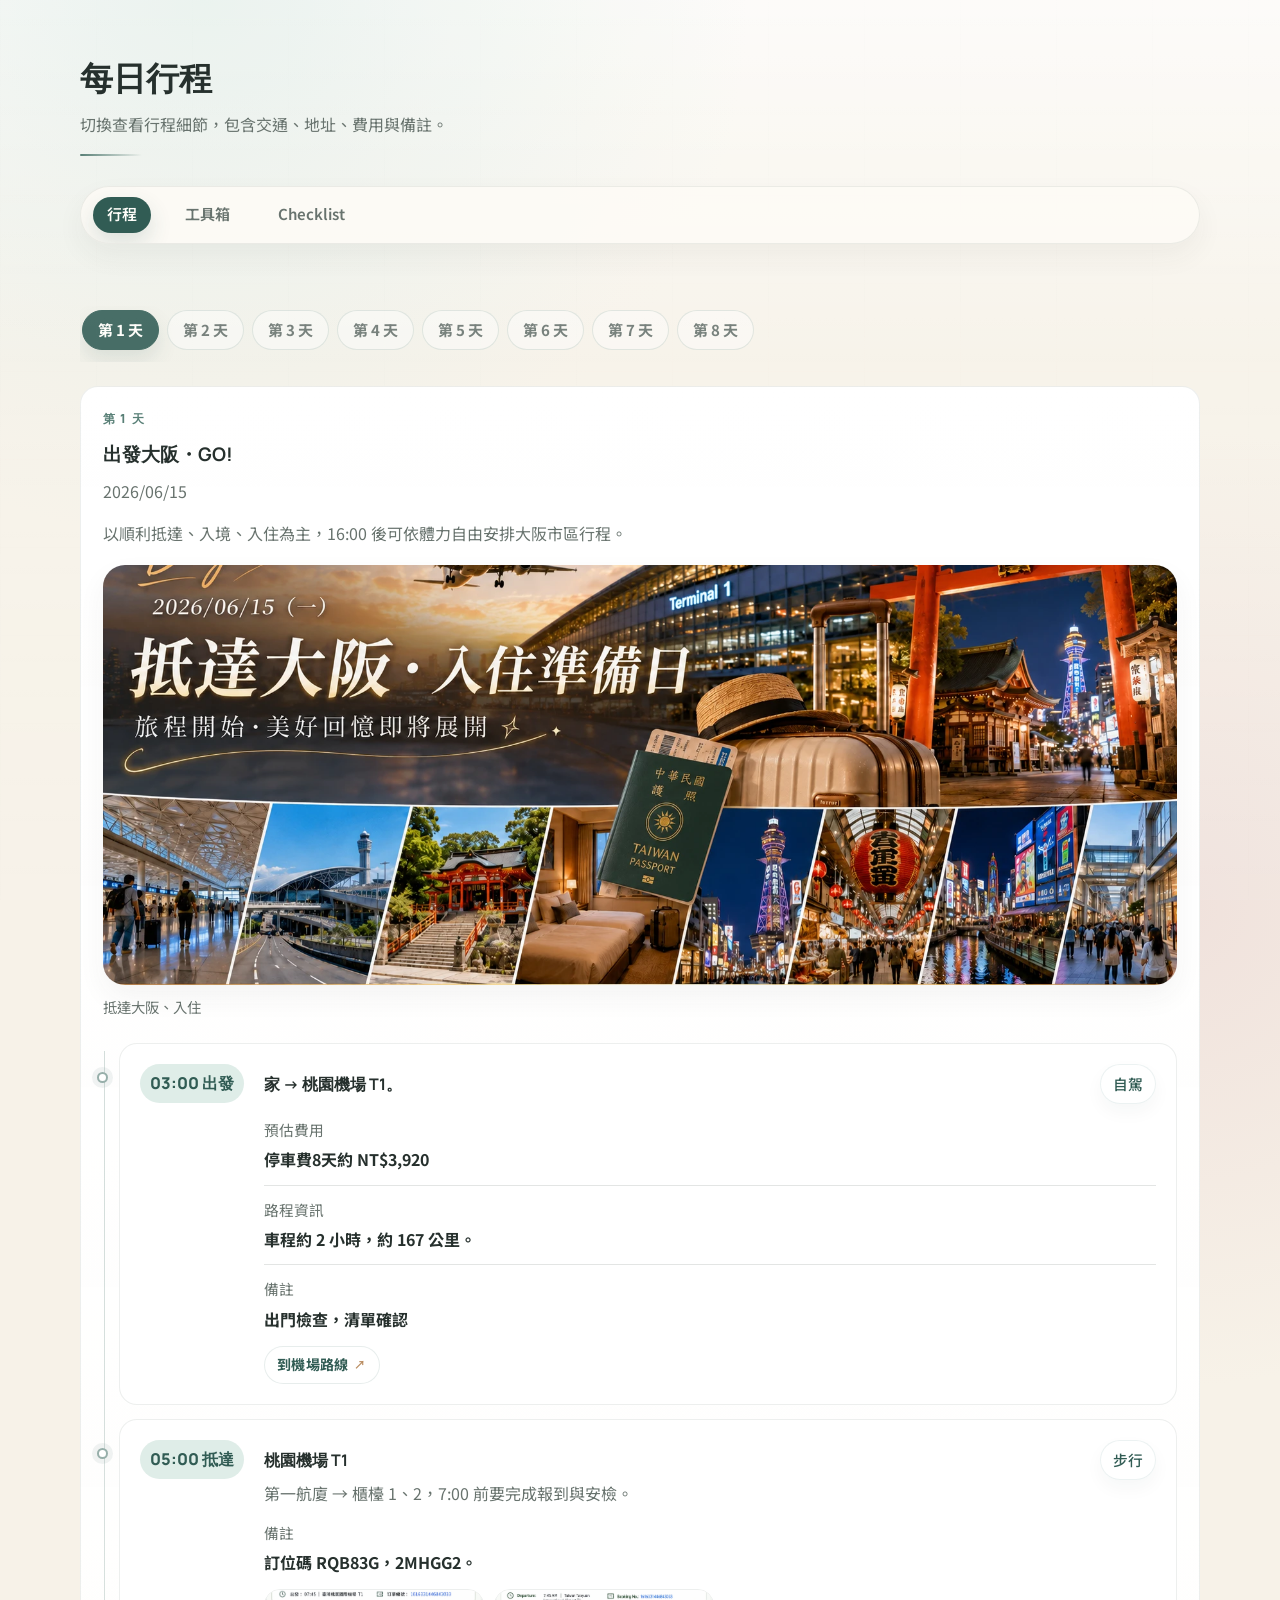
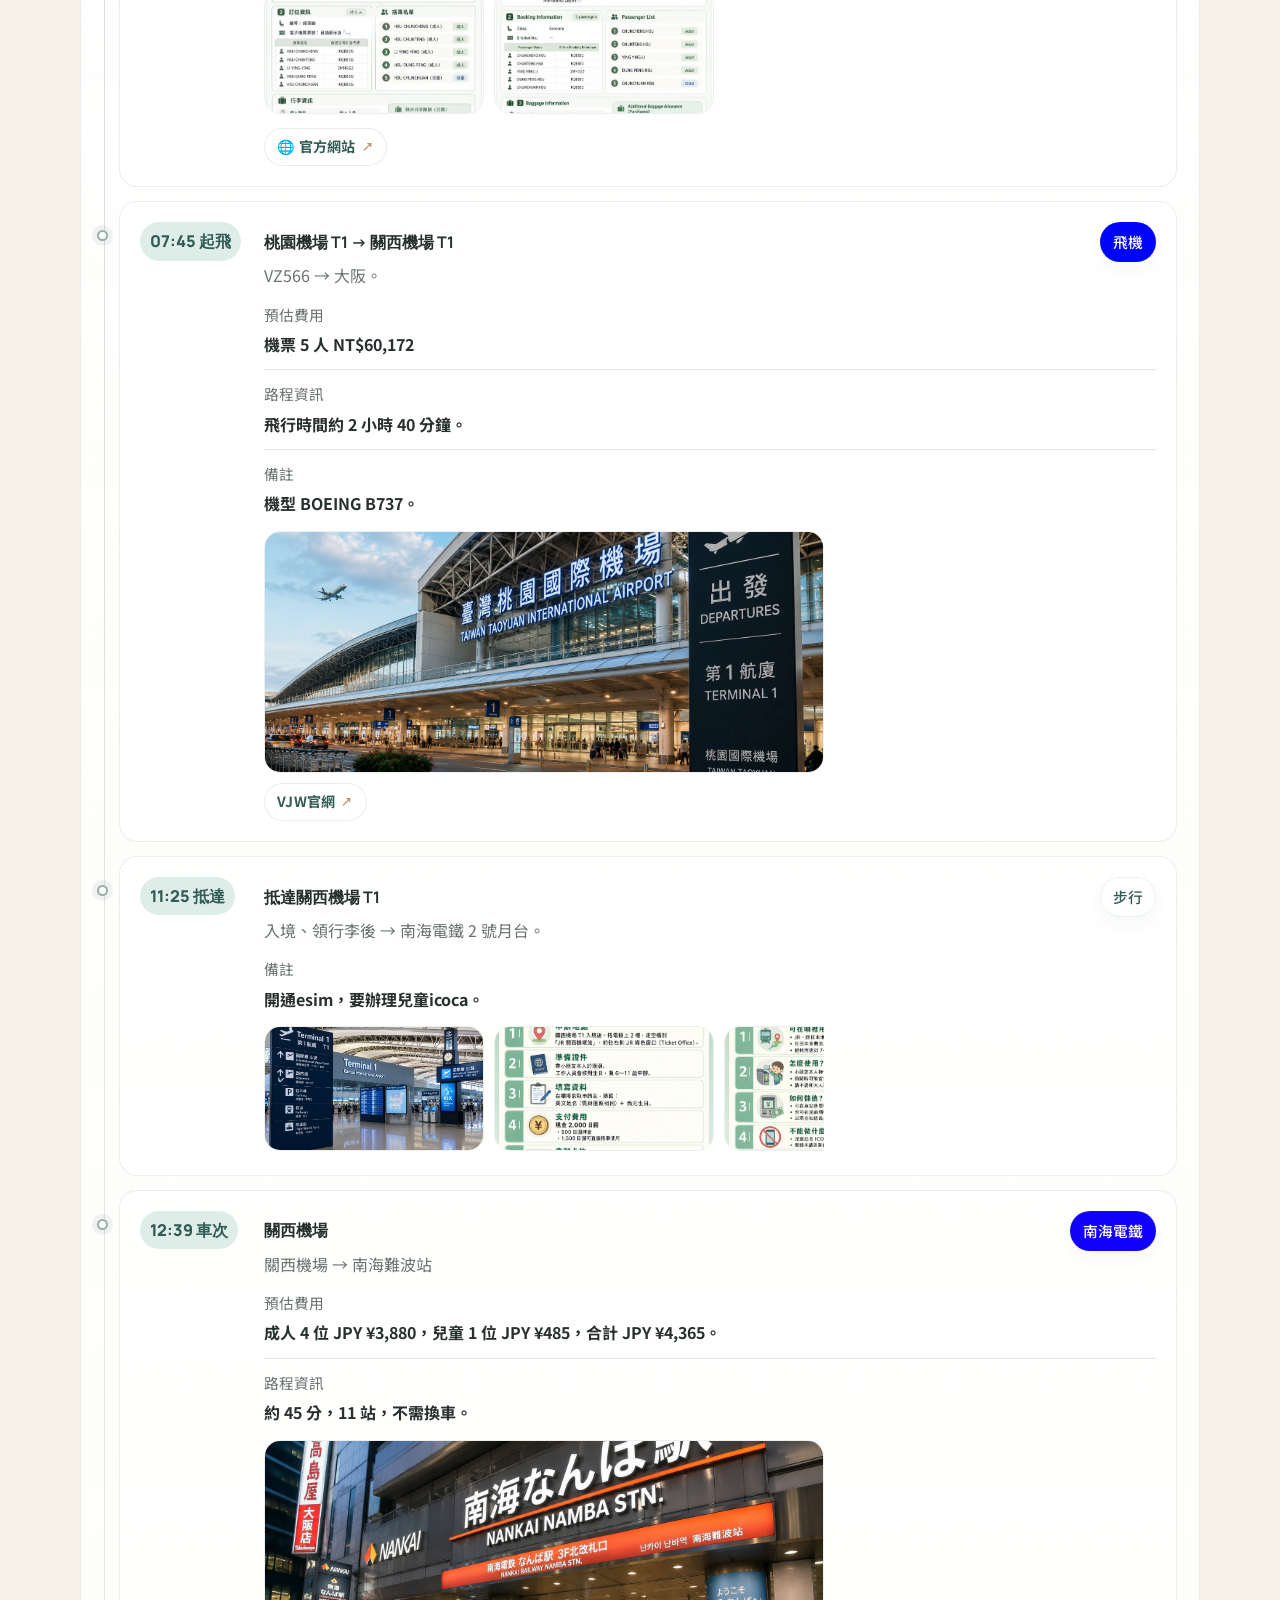
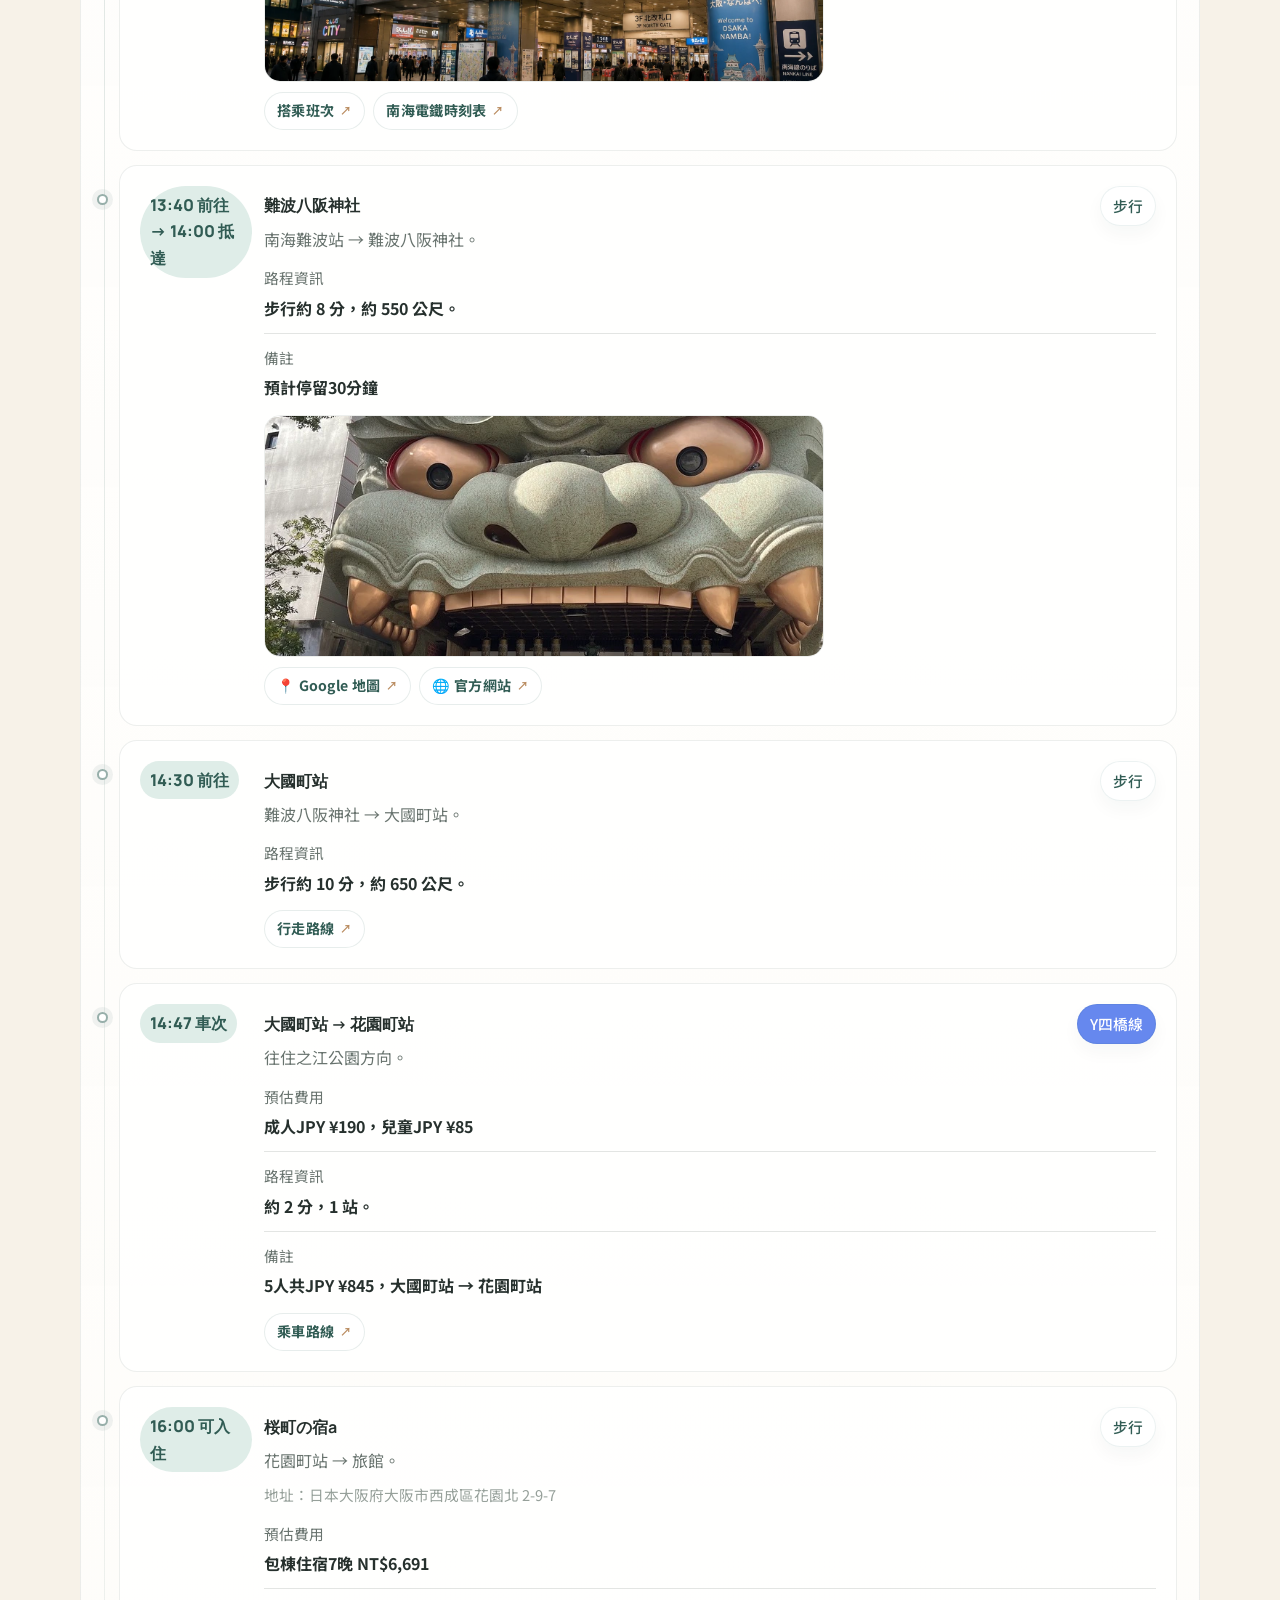
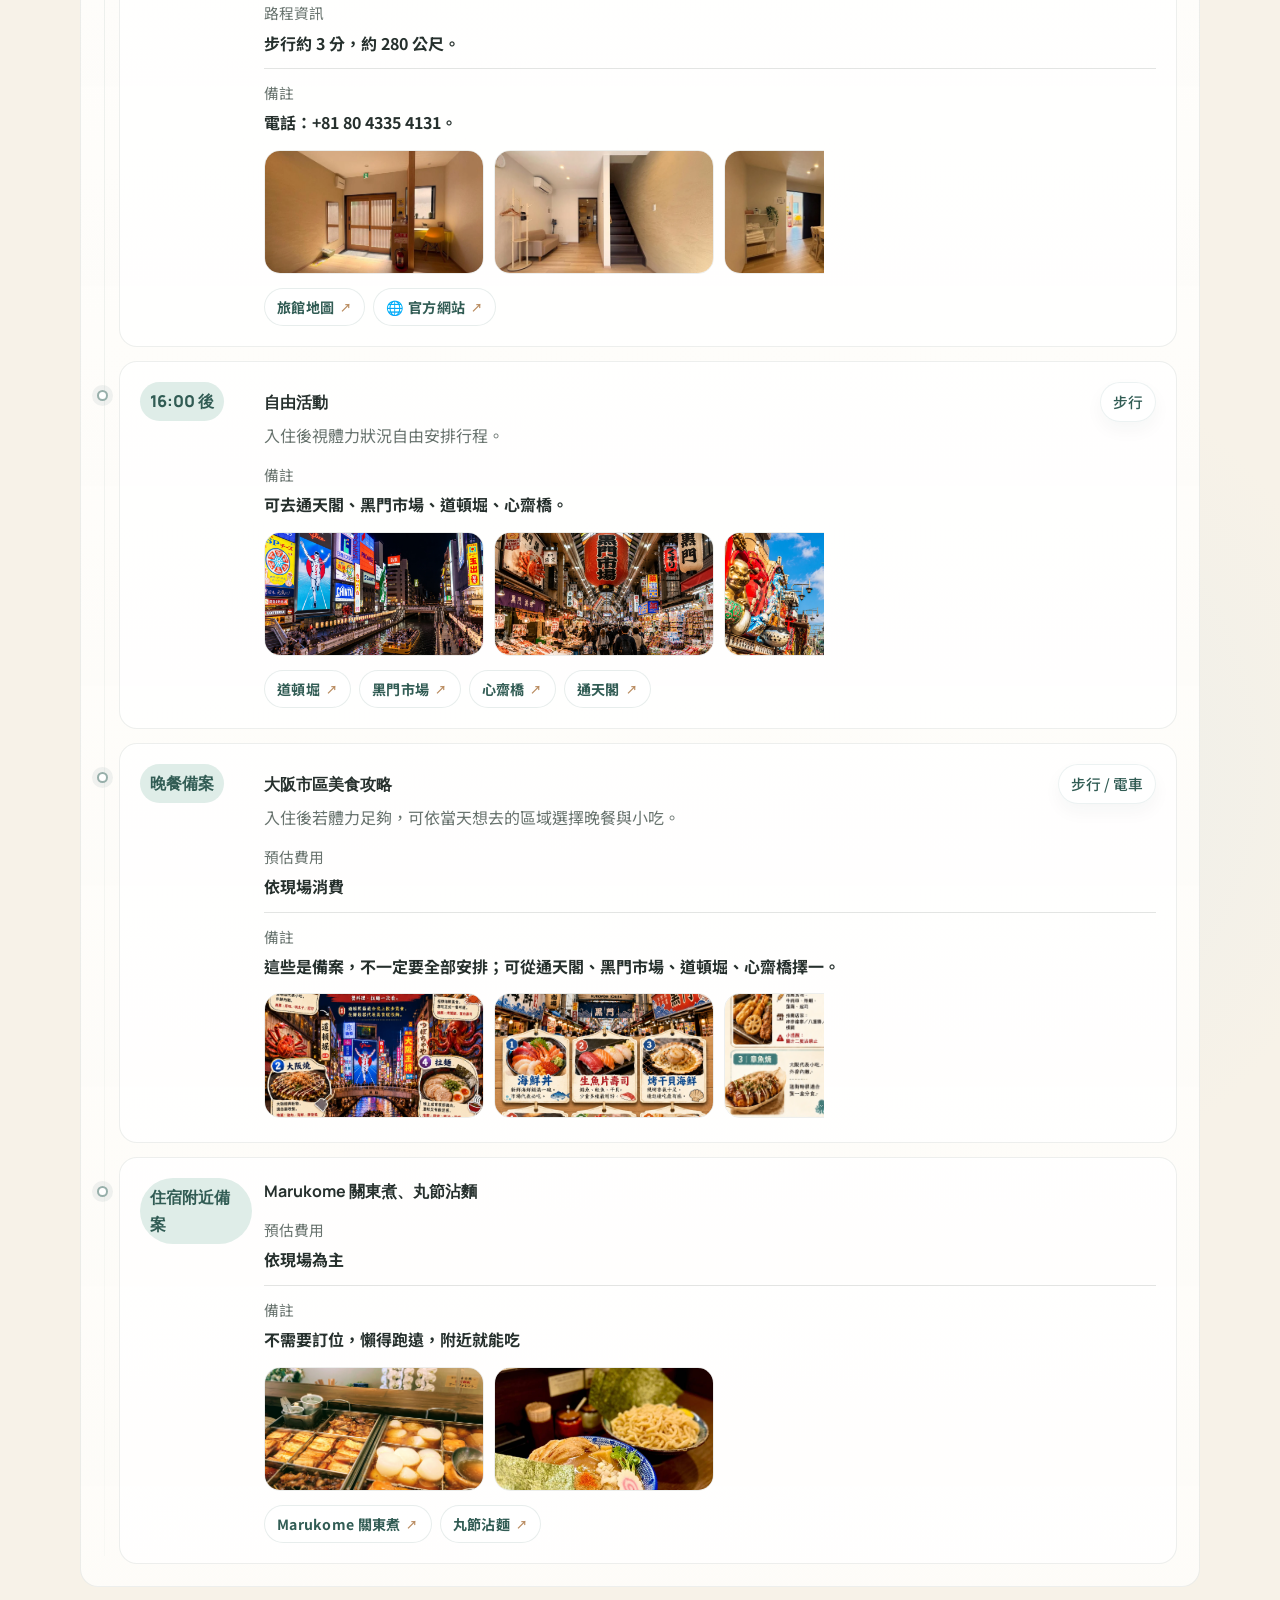
==== commit 631c48c0: "Add files via upload" ====
--- a/index.html
+++ b/index.html
@@ -8,6 +8,11 @@
       name="description"
       content="2026 京阪奈家庭自由行每日行程，包含大阪、京都、奈良、嵐山、USJ、交通、住宿與旅行工具。"
     />
+    <link rel="apple-touch-icon" sizes="180x180" href="images/apple-touch-icon.png" />
+    <link rel="icon" type="image/png" sizes="32x32" href="images/favicon-32.png" />
+    <link rel="icon" type="image/png" sizes="192x192" href="images/icon-192.png" />
+    <link rel="icon" type="image/png" sizes="512x512" href="images/icon-512.png" />
+    <link rel="manifest" href="manifest.json" />
     <link rel="preconnect" href="https://fonts.googleapis.com" />
     <link rel="preconnect" href="https://fonts.gstatic.com" crossorigin />
     <link
